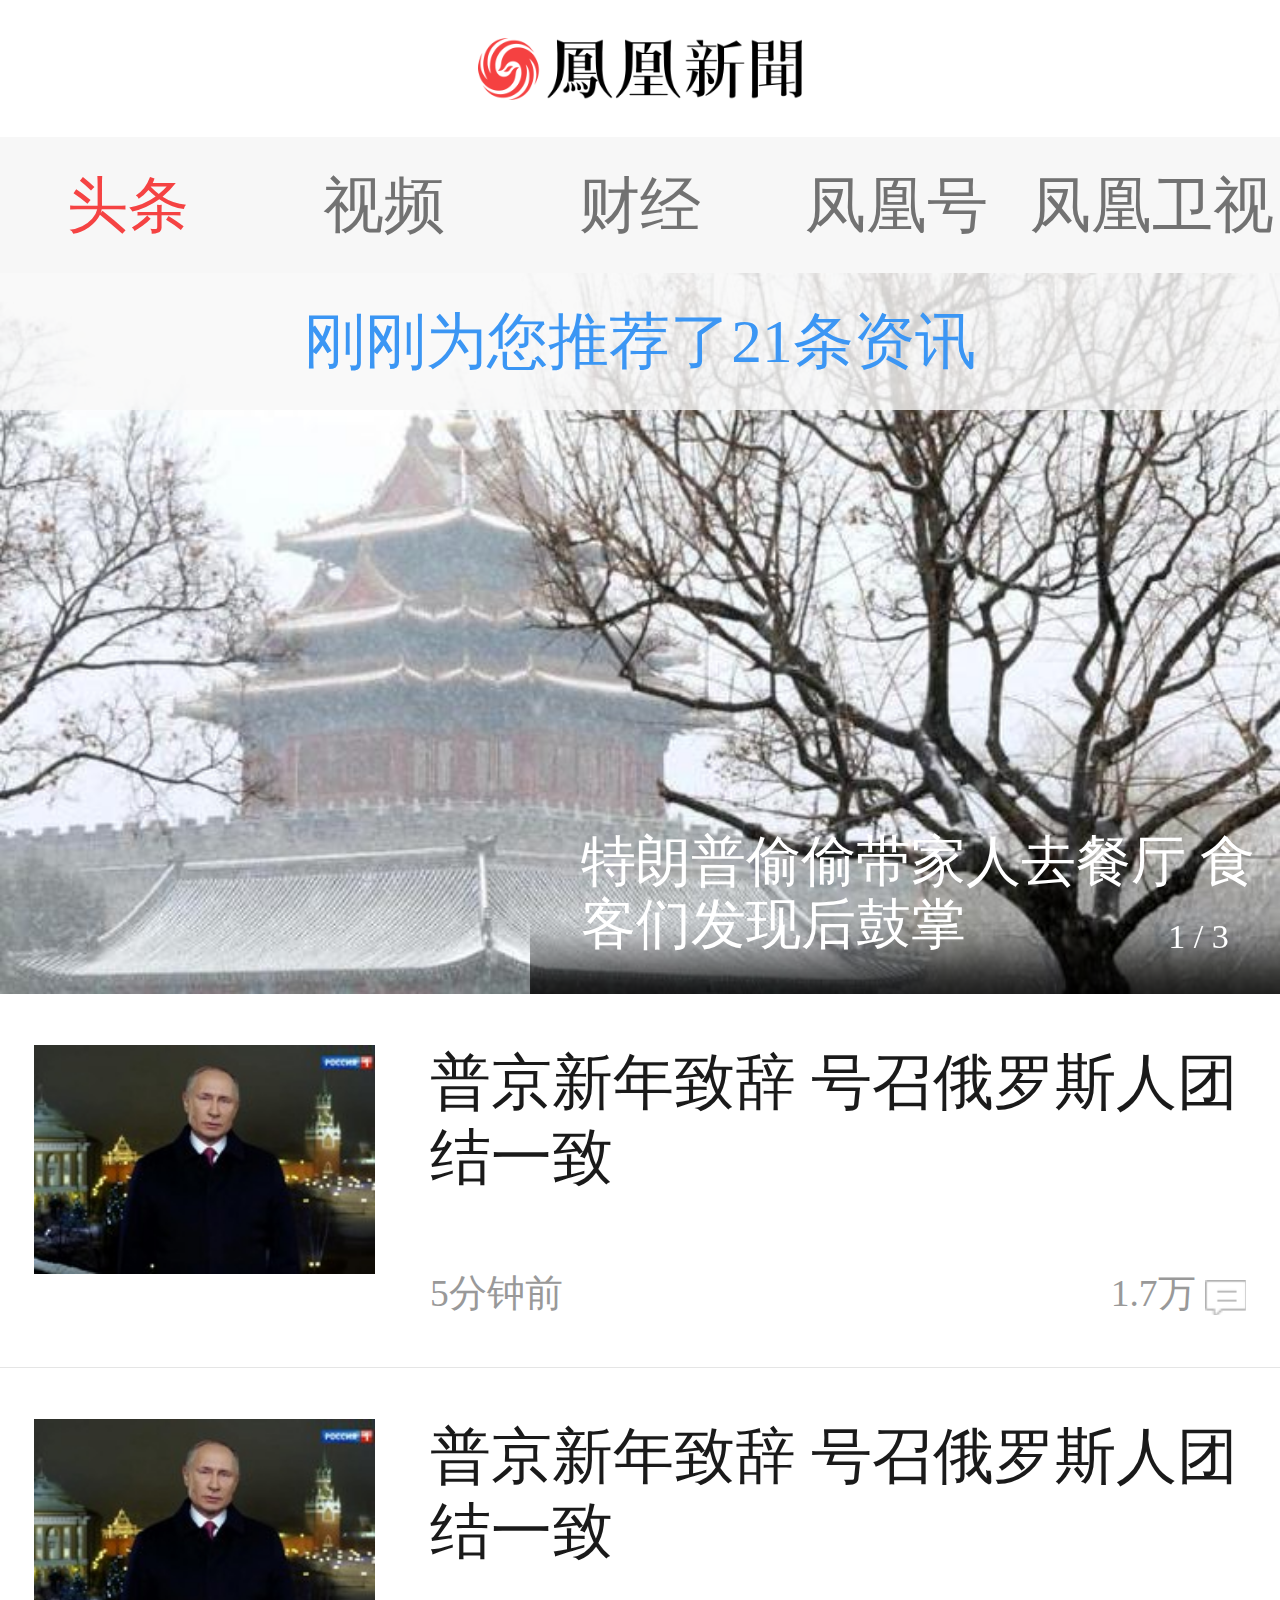
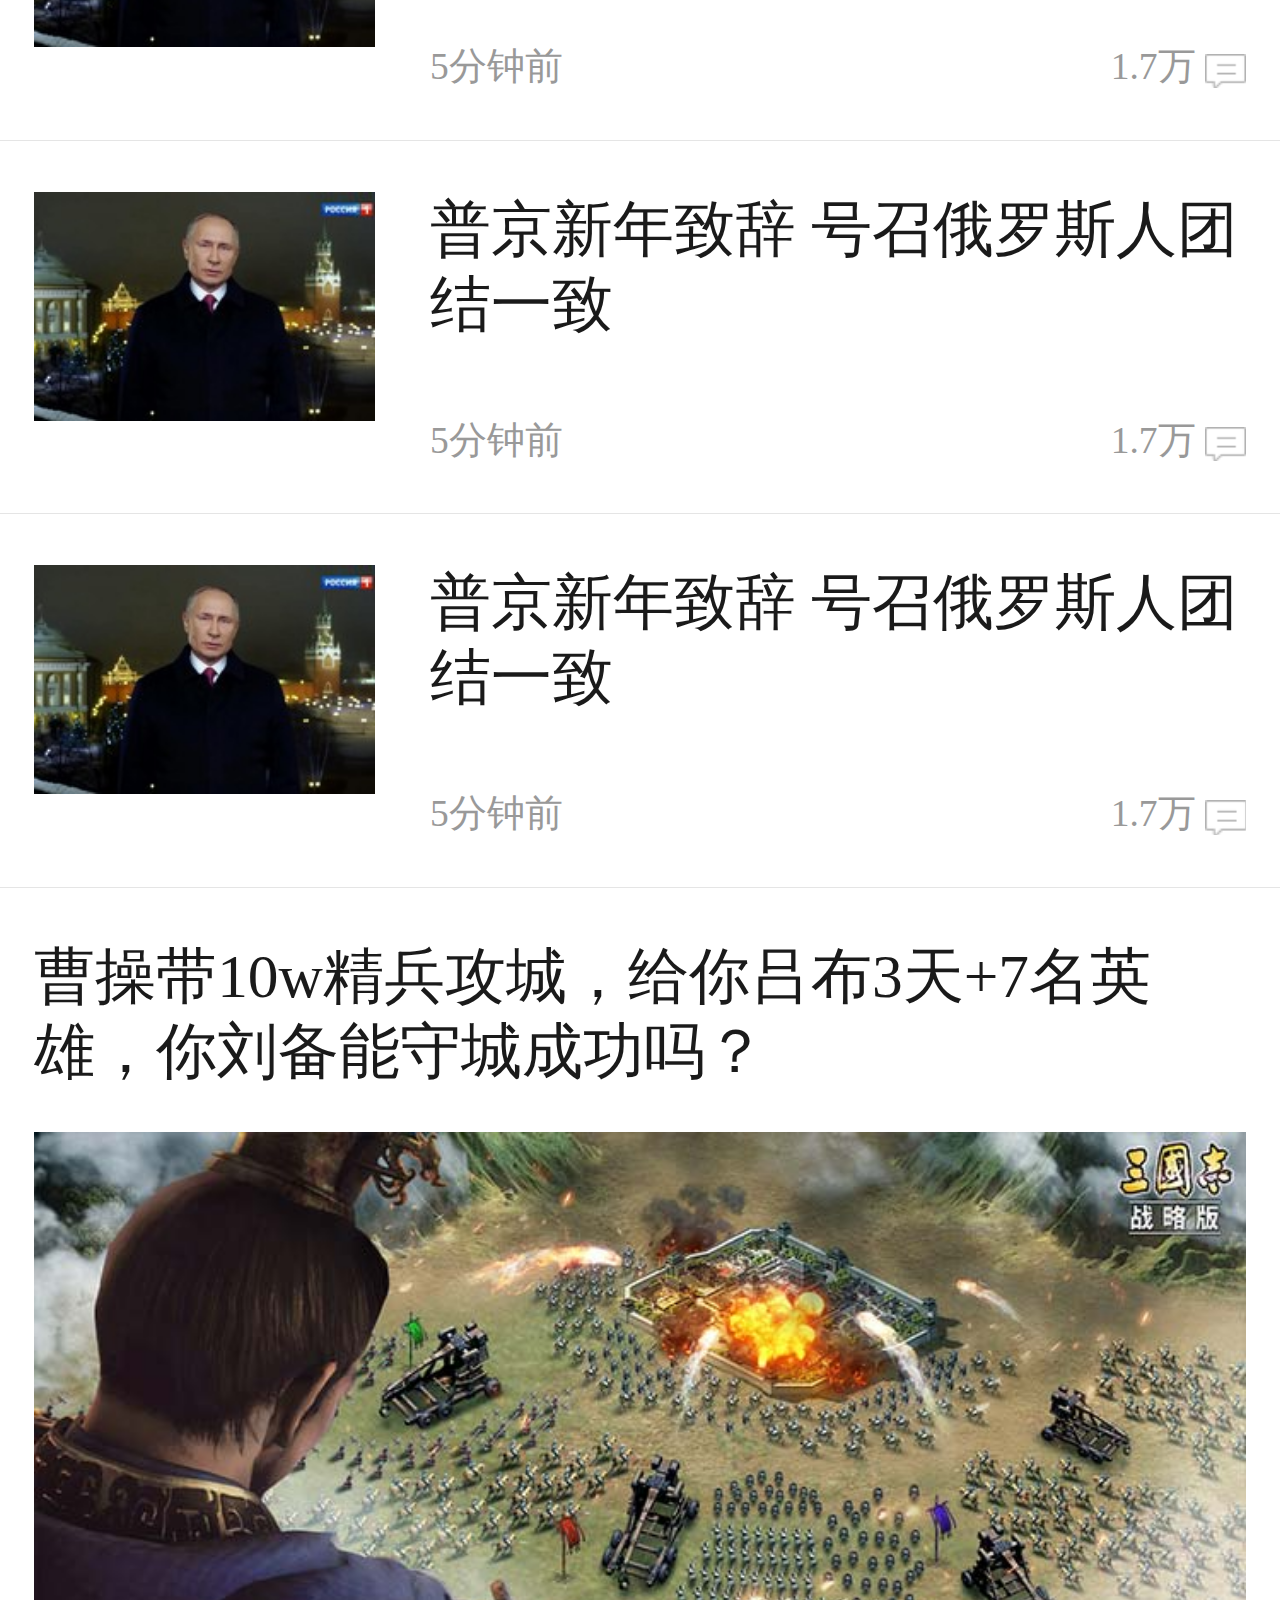
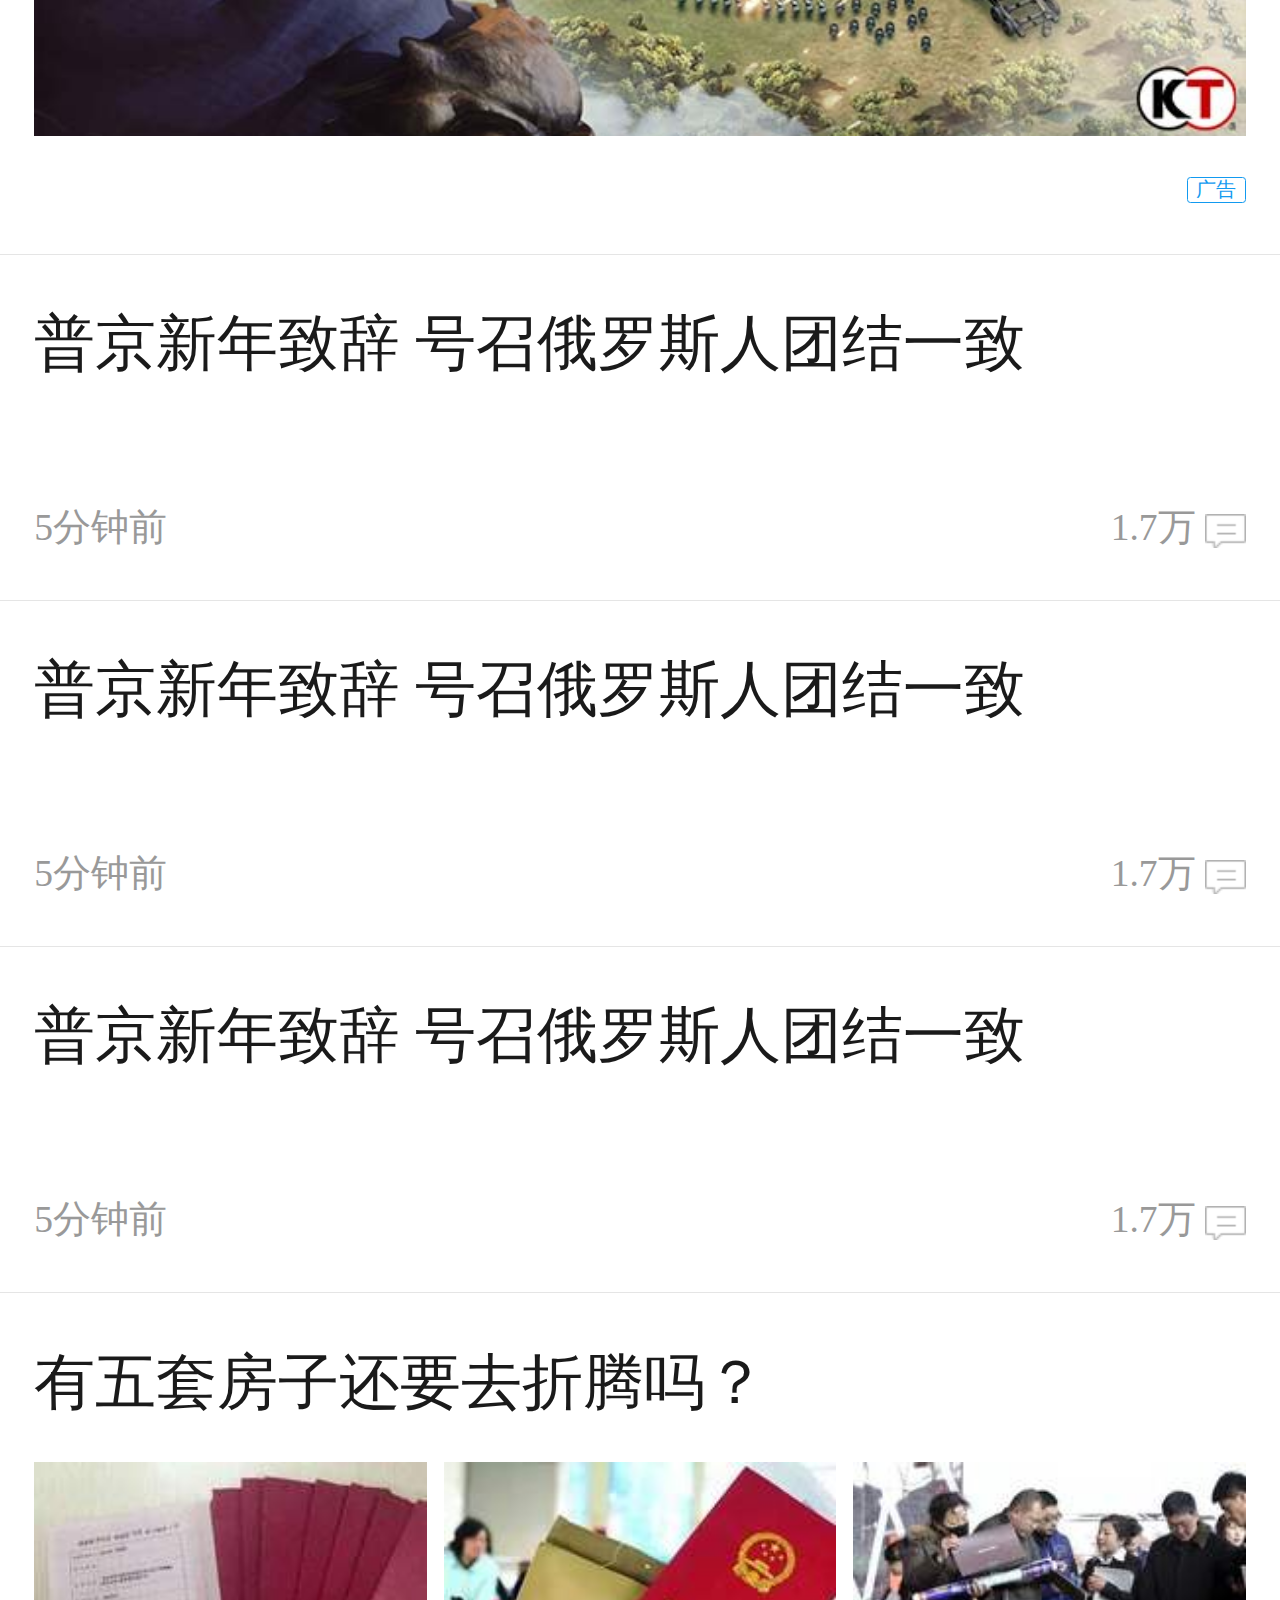
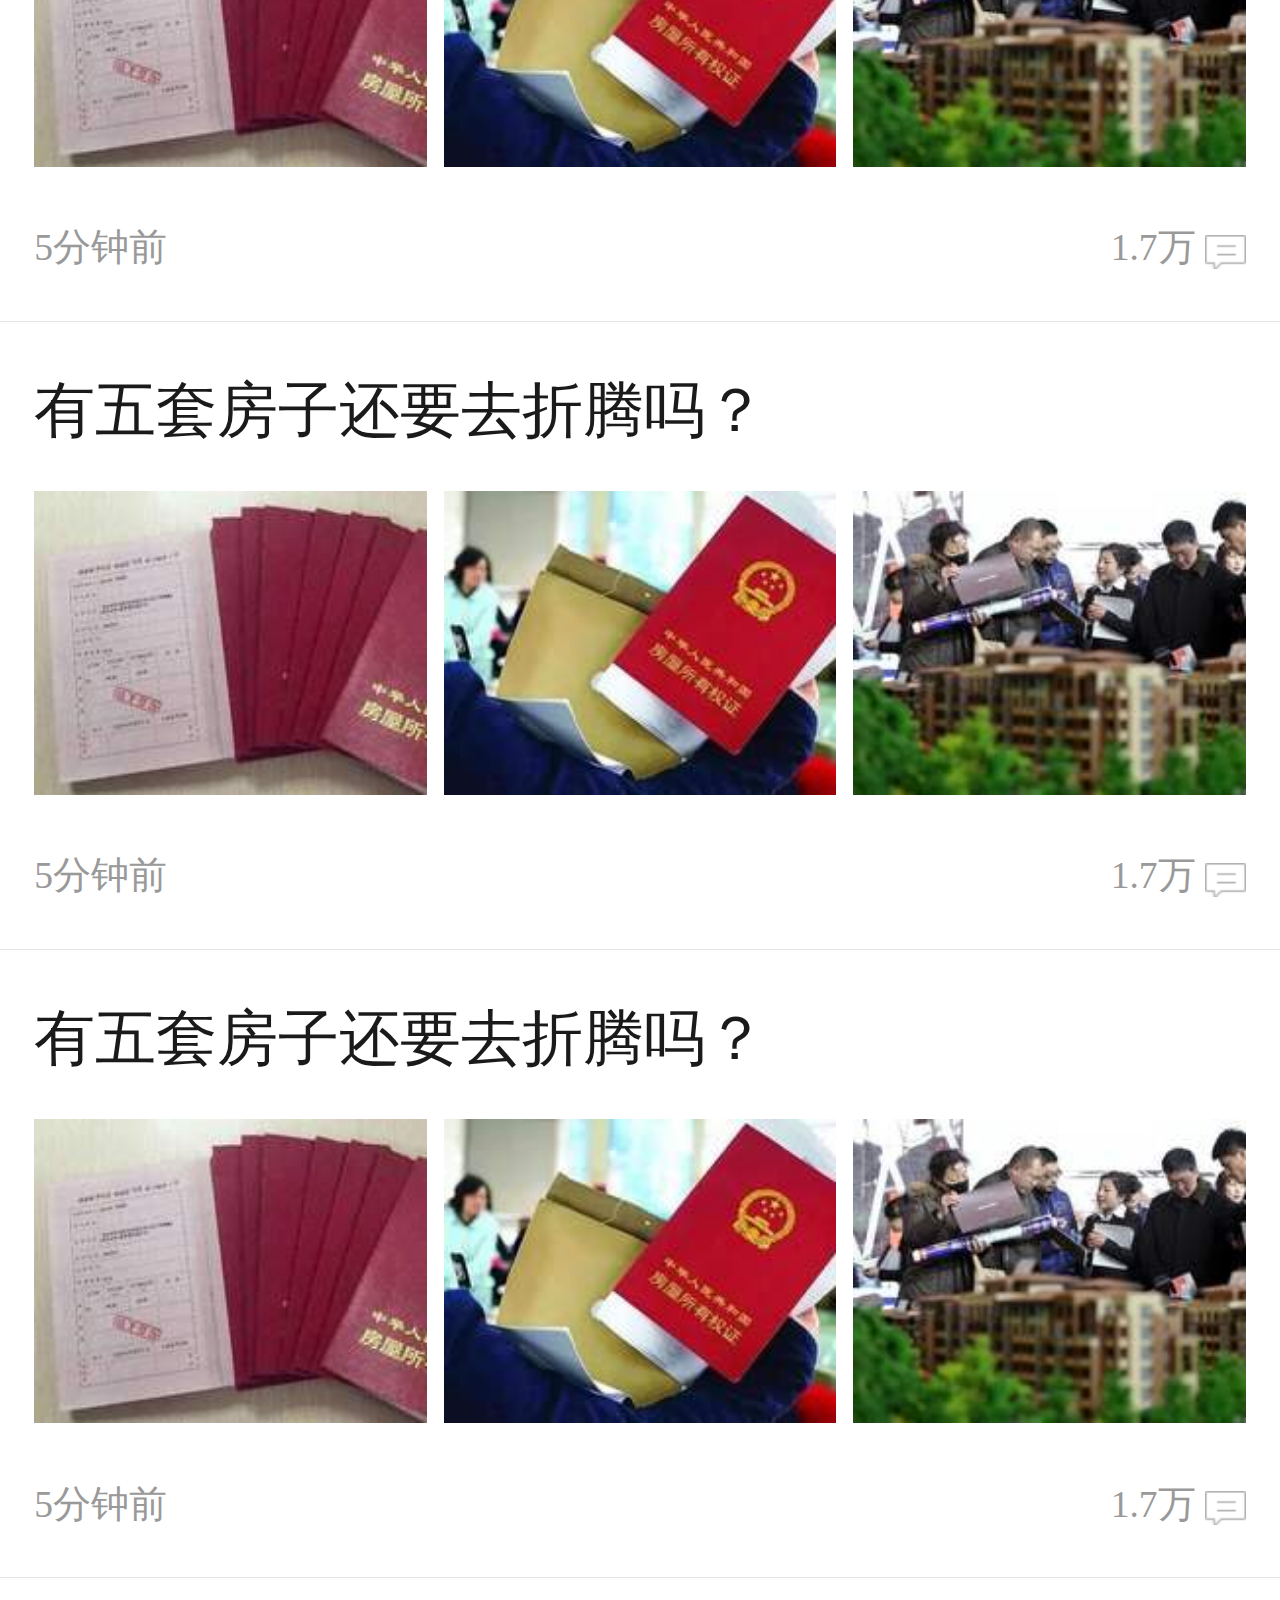
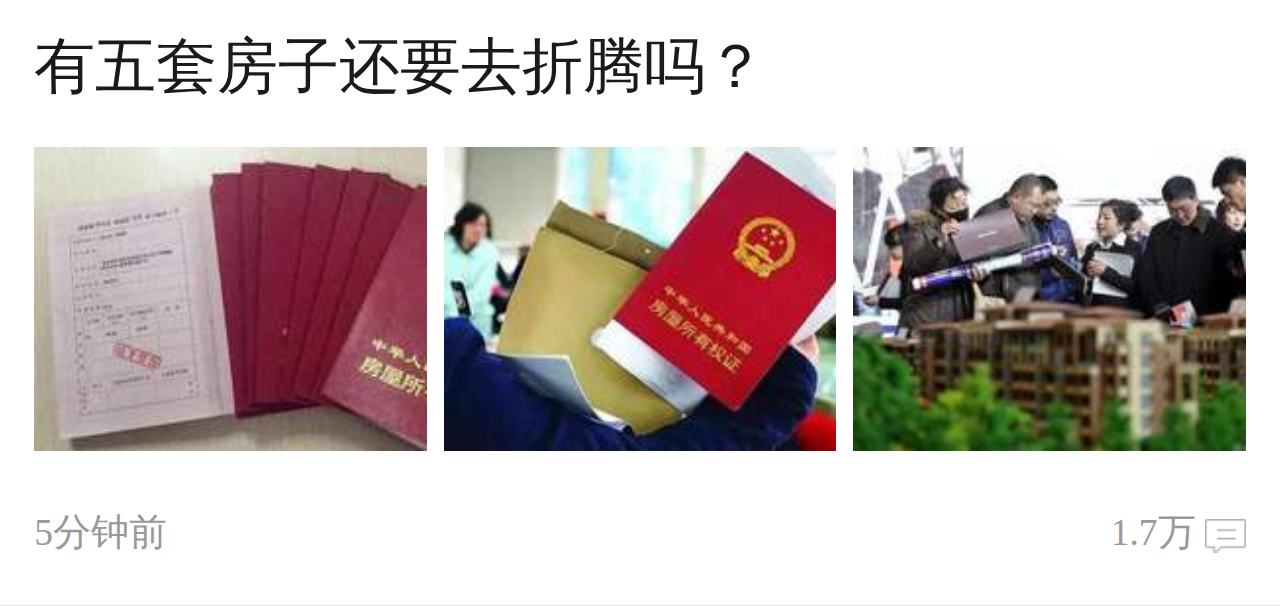
==== fenghuang/index.html @ d423696a "xinwen" ====
<!DOCTYPE html>
<html lang="en">

<head>
    <meta charset="UTF-8">
    <meta name="viewport"
        content="width=device-width,initial-scale=1.0;maximum-scale=1.0; minimum-scale=1.0;user-scalable=no;">
    <meta name="description " content=" ">
    <meta name="keywords " content=" ">
    <meta http-equiv="X-UA-Compatible" content="ie=edge">
    <title>Document</title>
    <link rel="shortcut icon" href="favicon.ico" type="image/x-icon">
    <link rel="stylesheet" href="css/swiper.min.css">
    <link rel="stylesheet" href="css/reset.min.css">
    <link rel="stylesheet" href="css/index.css">
</head>

<body>
    <!-- 头部 -->
    <header class="header">
        <div class="header-top">
            <img src="image/LOGO@2x.png" alt="">
        </div>
        <div class="header-bottom">
            <div class="nav-name">
                <a href="#" class="a1">头条</a>
            </div>
            <div class="nav-name">
                <a href="#">视频</a>
            </div>
            <div class="nav-name">
                <a href="#">财经</a>
            </div>
            <div class="nav-name">
                <a href="#">凤凰号</a>
            </div>
            <div class="nav-name">
                <a href="#">凤凰卫视</a>
            </div>
        </div>
    </header>
    <div class="kong"></div>
    <!-- 轮播图 -->
    <div class="banner">
        <div class="banner-mask-top">
            <span>刚刚为您推荐了21条资讯</span>
        </div>
        <div class="swiper-container">
            <div class="swiper-wrapper">
                <div class="swiper-slide">
                    <a href="">
                        <img src="image/w710h400z1l50t11db.jpg" alt="">
                        <div class="mark-bottom">
                            <img src="image/mark.png" alt="">
                            <span>特朗普偷偷带家人去餐厅 食客们发现后鼓掌</span>
                        </div>
                    </a>
                   
                </div>
                <div class="swiper-slide">
                    <a href="">
                        <img src="image/w710h400z1l50t113e.jpg" alt="">
                        <div class="mark-bottom">
                            <img src="image/mark.png" alt="">
                            <span>特朗普偷偷带家人去餐厅 食客们发现后鼓掌</span>
                        </div>
                    </a>
                </div>
                <div class="swiper-slide">
                    <a href="">
                        <img src="image/w710h400z1l50t128f.jpg" alt="">
                        <div class="mark-bottom">
                            <img src="image/mark.png" alt="">
                            <span>特朗普偷偷带家人去餐厅 食客们发现后鼓掌</span>
                        </div>
                    </a>
                </div>
            </div>
            <!-- 如果需要分页器 -->
            <div class="swiper-pagination"></div>
        </div>
    </div>

        <!-- 内容块 -->
        <section class="item-sec">
            <a href="#">
                <div class="item-img">
                    <img src="image/w200h134f1t0l50q90c55.jpg" alt="">
                </div>
                <div class="item-desc">
                    <h3 class="item-tit">普京新年致辞 号召俄罗斯人团结一致</h3>
                    <div class="item-info">
                        <span class="sp1">5分钟前</span>
                        <span class="sp2">1.7万
                        <i class="icon-1">
                        </i>
                    </span>
                    </div>
                </div>
            </a>
        </section>
        <section class="item-sec">
            <a href="#">
                <div class="item-img">
                    <img src="image/w200h134f1t0l50q90c55.jpg" alt="">
                </div>
                <div class="item-desc">
                    <h3 class="item-tit">普京新年致辞 号召俄罗斯人团结一致</h3>
                    <div class="item-info">
                        <span class="sp1">5分钟前</span>
                        <span class="sp2">1.7万
                        <i class="icon-1">
                        </i>
                    </span>
                    </div>
                </div>
            </a>
        </section>
        <section class="item-sec">
            <a href="#">
                <div class="item-img">
                    <img src="image/w200h134f1t0l50q90c55.jpg" alt="">
                </div>
                <div class="item-desc">
                    <h3 class="item-tit">普京新年致辞 号召俄罗斯人团结一致</h3>
                    <div class="item-info">
                        <span class="sp1">5分钟前</span>
                        <span class="sp2">1.7万
                        <i class="icon-1">
                        </i>
                    </span>
                    </div>
                </div>
            </a>
        </section>
        <section class="item-sec">
            <a href="#">
                <div class="item-img">
                    <img src="image/w200h134f1t0l50q90c55.jpg" alt="">
                </div>
                <div class="item-desc">
                    <h3 class="item-tit">普京新年致辞 号召俄罗斯人团结一致</h3>
                    <div class="item-info">
                        <span class="sp1">5分钟前</span>
                        <span class="sp2">1.7万
                        <i class="icon-1">
                        </i>
                    </span>
                    </div>
                </div>
            </a>
        </section>

        <section class="item-sec content-ad">
            <a href="">
                <h3 class="item-tit">曹操带10w精兵攻城，给你吕布3天+7名英雄，你刘备能守城成功吗？</h3>
                <img src="image/3680b281cd90e7ee09cf216696b28abb.jpg" alt="">
                <div class="footer">
                    <span>广告</span>
                </div>
            </a>
        </section>
        <section class="item-sec">
            <a href="#">
                <div class="item-desc tem-desc1">
                    <h3 class="item-tit">普京新年致辞 号召俄罗斯人团结一致</h3>
                    <div class="item-info">
                        <span class="sp1">5分钟前</span>
                        <span class="sp2">1.7万
                        <i class="icon-1">
                        </i>
                    </span>
                    </div>
                </div>
            </a>
        </section>
        <section class="item-sec">
            <a href="#">
                <div class="item-desc tem-desc1">
                    <h3 class="item-tit">普京新年致辞 号召俄罗斯人团结一致</h3>
                    <div class="item-info">
                        <span class="sp1">5分钟前</span>
                        <span class="sp2">1.7万
                        <i class="icon-1">
                        </i>
                    </span>
                    </div>
                </div>
            </a>
        </section>
        <section class="item-sec">
            <a href="#">
                <div class="item-desc tem-desc1">
                    <h3 class="item-tit">普京新年致辞 号召俄罗斯人团结一致</h3>
                    <div class="item-info">
                        <span class="sp1">5分钟前</span>
                        <span class="sp2">1.7万
                        <i class="icon-1">
                        </i>
                    </span>
                    </div>
                </div>
            </a>
        </section>
        <section class="item-sec content-ad">
            <a href="">
                <h3 class="item-tit">有五套房子还要去折腾吗？</h3>
                <div class="pic">
                    <img src="image/crop.jpeg" alt="">
                    <img src="image/crop (1).jpeg" alt="">
                    <img src="image/crop (2).jpeg" alt="" class="pic-img3">
                </div>
                <div class="item-info">
                    <span class="sp1">5分钟前</span>
                    <span class="sp2">1.7万
                    <i class="icon-1">
                    </i>
                </span>
                </div>
            </a>
        </section>
        <section class="item-sec content-ad">
            <a href="">
                <h3 class="item-tit">有五套房子还要去折腾吗？</h3>
                <div class="pic">
                    <img src="image/crop.jpeg" alt="">
                    <img src="image/crop (1).jpeg" alt="">
                    <img src="image/crop (2).jpeg" alt="" class="pic-img3">
                </div>
                <div class="item-info">
                    <span class="sp1">5分钟前</span>
                    <span class="sp2">1.7万
                    <i class="icon-1">
                    </i>
                </span>
                </div>
            </a>
        </section>
        <section class="item-sec content-ad">
            <a href="">
                <h3 class="item-tit">有五套房子还要去折腾吗？</h3>
                <div class="pic">
                    <img src="image/crop.jpeg" alt="">
                    <img src="image/crop (1).jpeg" alt="">
                    <img src="image/crop (2).jpeg" alt="" class="pic-img3">
                </div>
                <div class="item-info">
                    <span class="sp1">5分钟前</span>
                    <span class="sp2">1.7万
                    <i class="icon-1">
                    </i>
                </span>
                </div>
            </a>
        </section>
        <section class="item-sec content-ad">
            <a href="">
                <h3 class="item-tit">有五套房子还要去折腾吗？</h3>
                <div class="pic">
                    <img src="image/crop.jpeg" alt="">
                    <img src="image/crop (1).jpeg" alt="">
                    <img src="image/crop (2).jpeg" alt="" class="pic-img3">
                </div>
                <div class="item-info">
                    <span class="sp1">5分钟前</span>
                    <span class="sp2">1.7万
                    <i class="icon-1">
                    </i>
                </span>
                </div>
            </a>
        </section>
        <!-- 下载app -->
        <footer class="footer-nav">
            <div class="dl-logo">
                <img src="image/icon/thumbnail .png" alt="">
            </div>
            <p class="text">
                特朗普发表胜选讲话：未来将是所有美国人的总统
            </p>
            <div class="button">立即打开</div>
        </footer>

        <script src="js/swiper.min.js"></script>
        <!-- 动态判断rem的大小 -->
        <script type="text/javascript">
            function refreshRem() {
                var desW = 750,
                    winW = document.documentElement.clientWidth,
                    ratio = winW / desW;
                document.documentElement.style.fontSize = ratio * 100 + 'px';
            }
            refreshRem();
            window.addEventListener('resize', refreshRem);
        </script>
        <!-- swp插件 -->
        <script>
            var mySwiper = new Swiper('.swiper-container', {
                loop: true, // 循环模式选项

                // 如果需要分页器
                pagination: {
                    el: '.swiper-pagination',
                    type: 'fraction',
                },
            })        
        </script>
</body>

</html>
---- fenghuang/css/index.css ----
*{
    margin: 0;
    padding: 0;
    text-decoration: none;
}
.banner img{
    width: 100%;
    display: block;
}
.swiper-pagination{
    color: #004276;
    font-size: .2rem;
    text-align: right;
}
.item-tit{
    font-size: .36rem;
    color: #1A1A1A;
    line-height: .44rem;
    font-weight: 400;
    width: 100%;
}
.item-info{
    font-size: .22rem;
    color: #999;
    box-sizing: border-box;
}
.item-info .sp1{
    float: left;
}
.item-info .sp2{
    float: right;
}
.item-info .icon-1{
    background-image: url(../image/icon/comment\ icon.png);
    background-repeat: no-repeat;
    width: .24rem;
    height: .2rem;
    display: inline-block;
    background-size: cover;
    vertical-align: middle;
}
.banner{
    width: 100%;
}
.item-sec{
    padding: 0 .2rem;
    border-bottom: .01rem solid #e5e5e5;
    width: 100%;
    box-sizing: border-box;
}
.item-img img{
    width: 2rem;
    height: 1.34rem;
}
.item-sec a{
    display: -webkit-box;
    display: -ms-flexbox;
    display: flex;
    margin: .3rem 0;
}
.item-desc{
    -webkit-box-orient: vertical;
    -webkit-box-pack: justify;
    display: -webkit-box;
    margin-left: .32rem;
}
.header{
    width: 100%;
    height: 1.6rem;
    position: fixed;
    top: 0;
    left: 0;
    z-index: 99;
}
.kong{
    height: 1.6rem;
}
.header-top{
    height: 0.8em;
    text-align: center;
    line-height: .6rem;
    background-color: #fff;
}
.header-top img{
    height: .36rem;
    vertical-align: middle;
}
.header-bottom{
    height: 0.8em;
    background-color: #f7f7f7;
    display: -webkit-box;
    display: -ms-flexbox;
    display: flex;
}
.nav-name{
    flex: 1;
    text-align: center;
    display: inline-block;
    vertical-align: middle;
}
.header-bottom a{
    color: #727272;
    font-size: .36rem;
    text-align: center;
    line-height: .8rem;
    padding: 0 1%;
    display: block;
}
.header-bottom .a1{
    color: #F54343;
}
.mark-bottom{
    position: absolute;
    bottom: 0;
    right: 0;
    z-index: 0;
}
.banner{
    position: relative;
}
.mark-bottom span{
    position: absolute;
    bottom: .22rem;
    left: .3rem;
    font-size: .32rem;
    color: #ffffff;
}

.swiper-pagination{
    position: absolute;
    z-index: 99;
    color: #ffffff;
    bottom: .22rem;
    padding: 0 .3rem;
    box-sizing: border-box;
}
.banner-mask-top{
    background-color: rgba(247, 247, 247, .8);
    height: .8rem;
    position: absolute;
    left: 0;
    top: 0;
    width: 100%;
    z-index: 100;
}
.banner-mask-top span{
    color:#3B96F4;
    font-size: .36rem;
    text-align: center;
    display: block;
    line-height: .8rem;
}
.content-ad a{
    display: block;
}
.content-ad img{
    width: 100%;
    margin-top: .25rem;
}
.content-ad .footer span{
    font-size: .12rem;
    border:.01rem solid #129af0;
    color: #129af0;
    padding: 0 .05rem;
    float: right;
    border-radius: .02rem;
    text-align: center;
}
.content-ad .footer::after{
    content: "\200B";
    display: block;
    height: 0;
    clear: both;
    visibility: hidden;
}
.item-info::after{
    content: "\200B";
    display: block;
    height: 0;
    clear: both;
    visibility: hidden;
}
.tem-desc1{
    margin: 0;
    width: 100%;
}
.tem-desc1 h3{
    margin: 0;
    padding-bottom: .73rem;
    width: 100%;
}
.pic{
    display: -webkit-box;
    display: -ms-flexbox;
    display: flex;
    width: 100%;
    box-sizing: border-box;
}
.pic img{
    flex: 1;
    width: 2.3rem;
    margin-right: .1rem;
}
.pic-img3{
    margin-right: 0!important;
}
.content-ad .pic{
    margin-bottom: .35rem;
}
.footer-nav{
    width: 100%;
    box-sizing: border-box;
    position: fixed;
    bottom: 0;
    left: 0;
    box-shadow: 0 -5px 15px #b0b0b0;
    background-color: #fff;
}
.dl-logo{
    width: 1.07rem;
    float: left;
    margin-left:.22rem;
}
.dl-logo img{
    width: 100%;
}
.text{
    float: left;
    color: #1A1A1A;
    font-size: .28rem;
    text-align: left;
    width: 3.64rem;
    margin: .23rem 0 .23rem .2rem;
}
.button{
    width: 1.36rem;
    height: .56rem;
    border-radius: .04rem;
    text-align: center;
    color: #ffffff;
    line-height: .56rem;
    background-color: #F54343;
    float: right;
    font-size: .26rem;
    margin: .27rem 0;
    margin-right:.22rem;
}
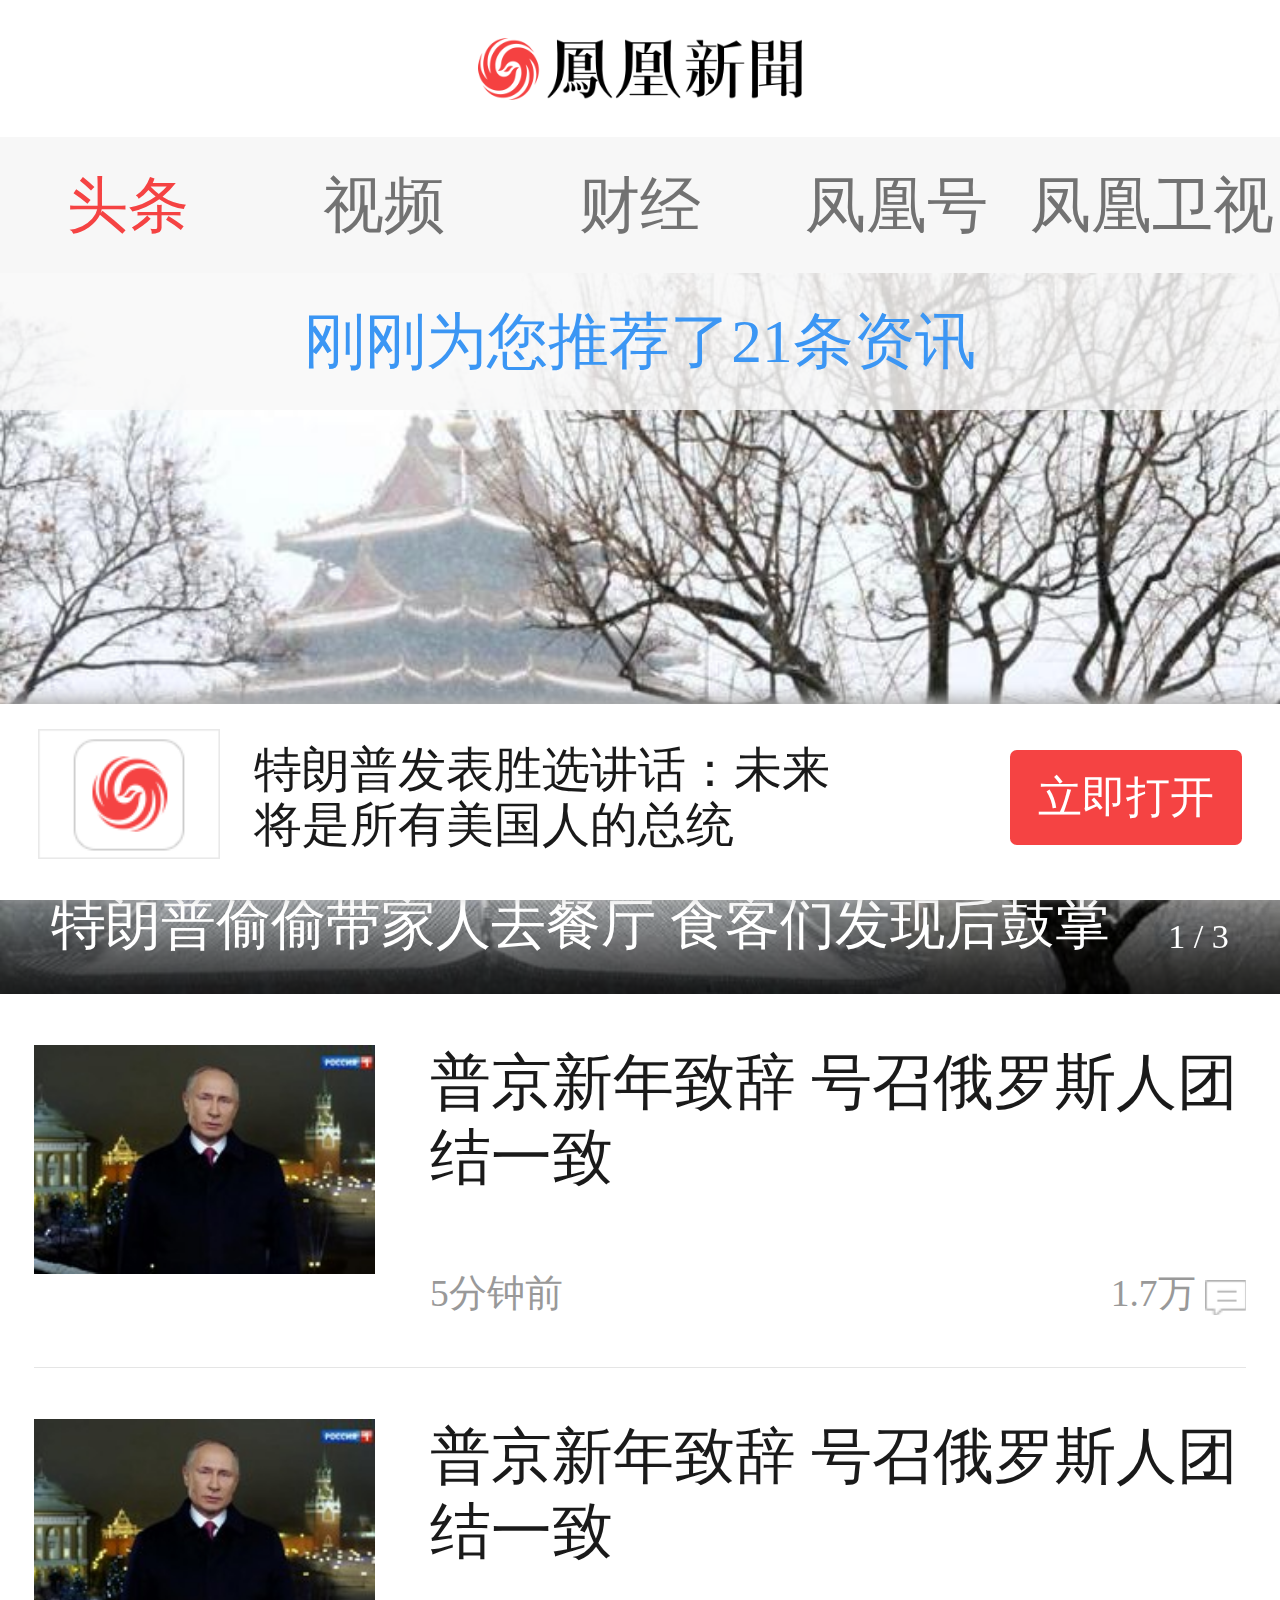
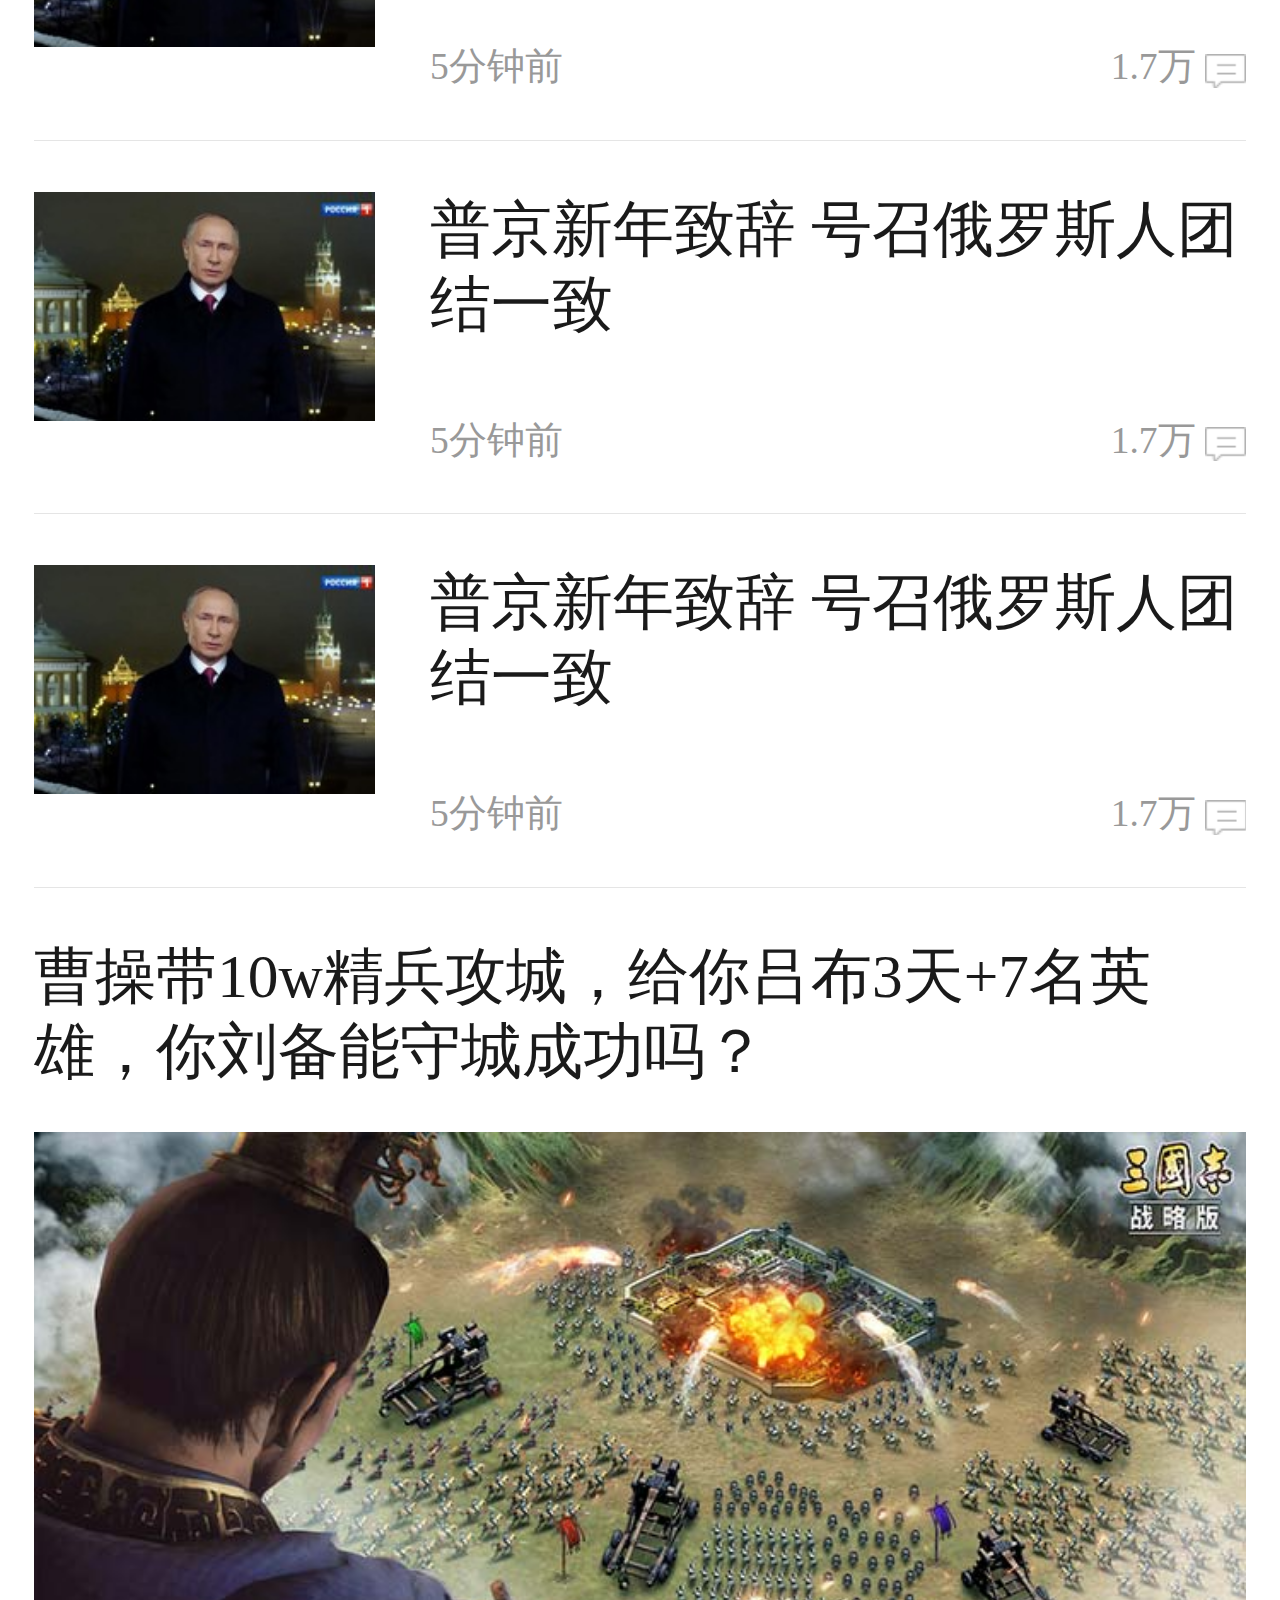
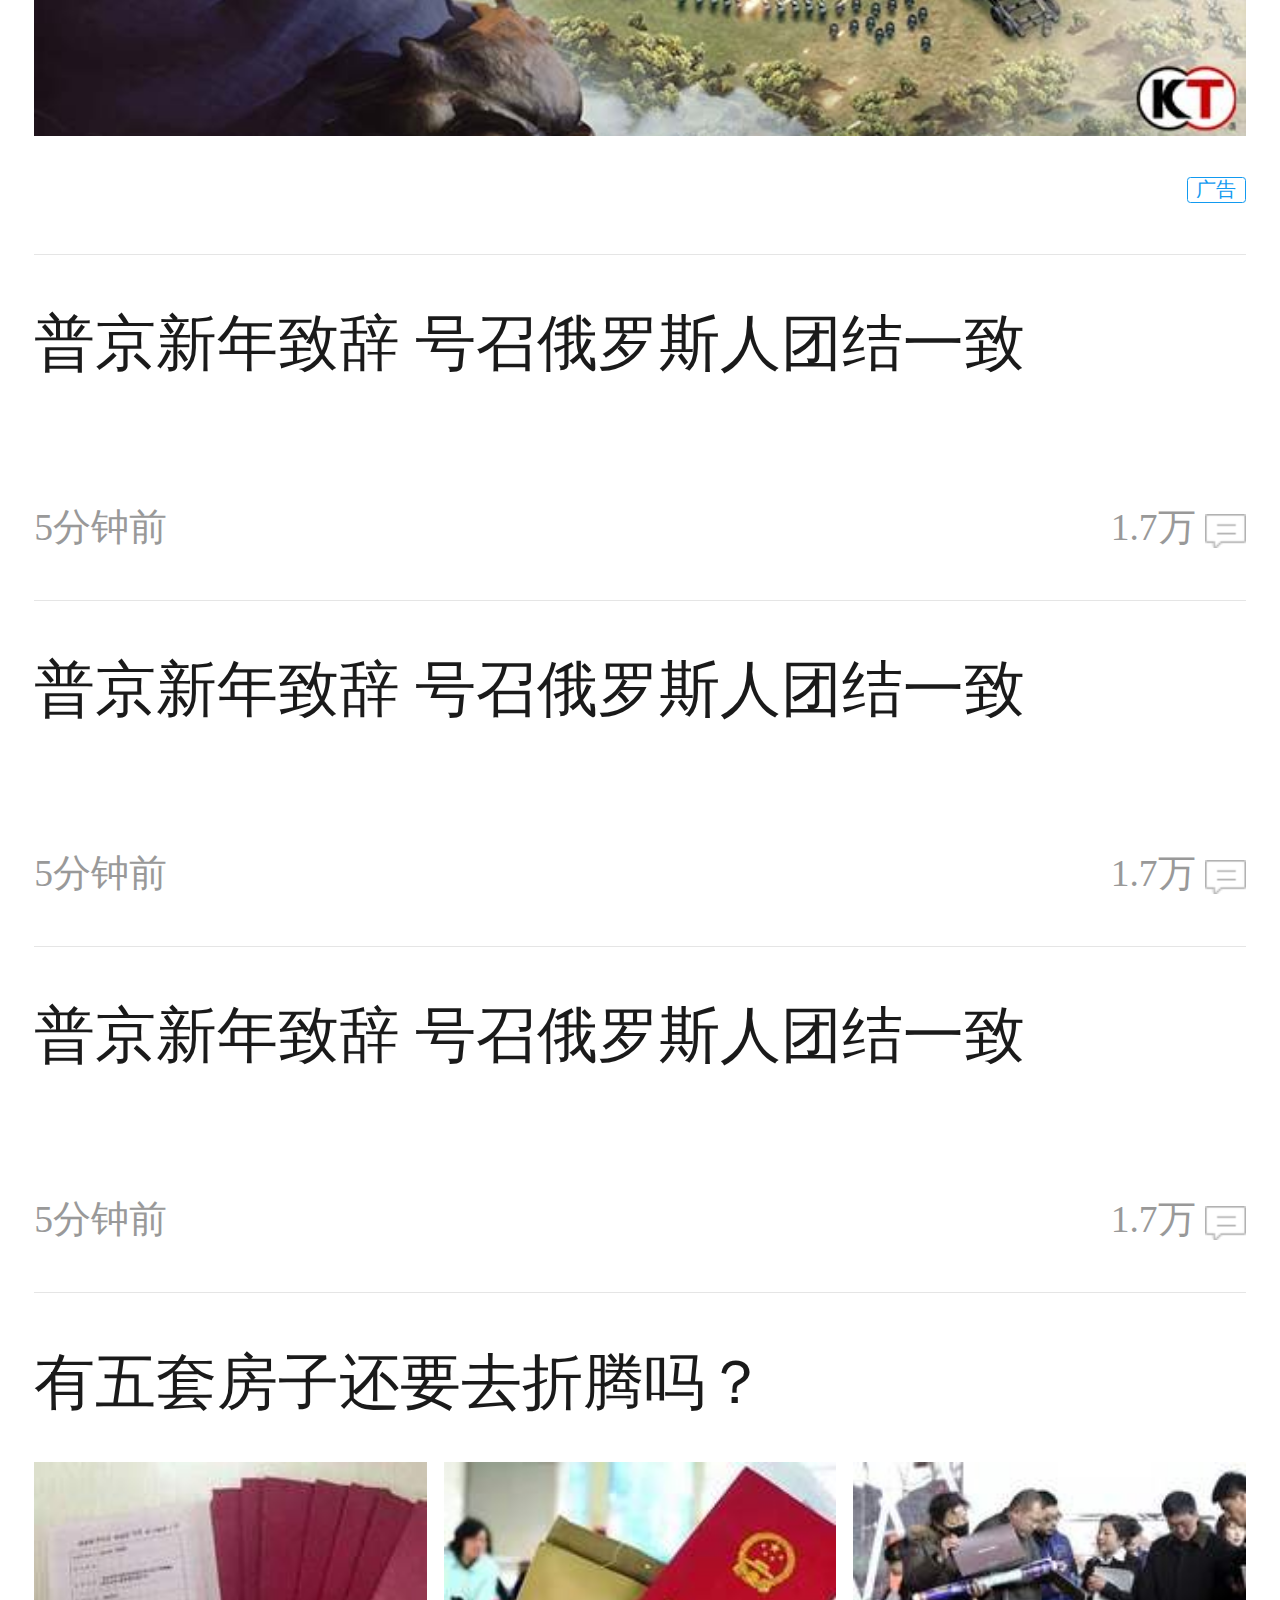
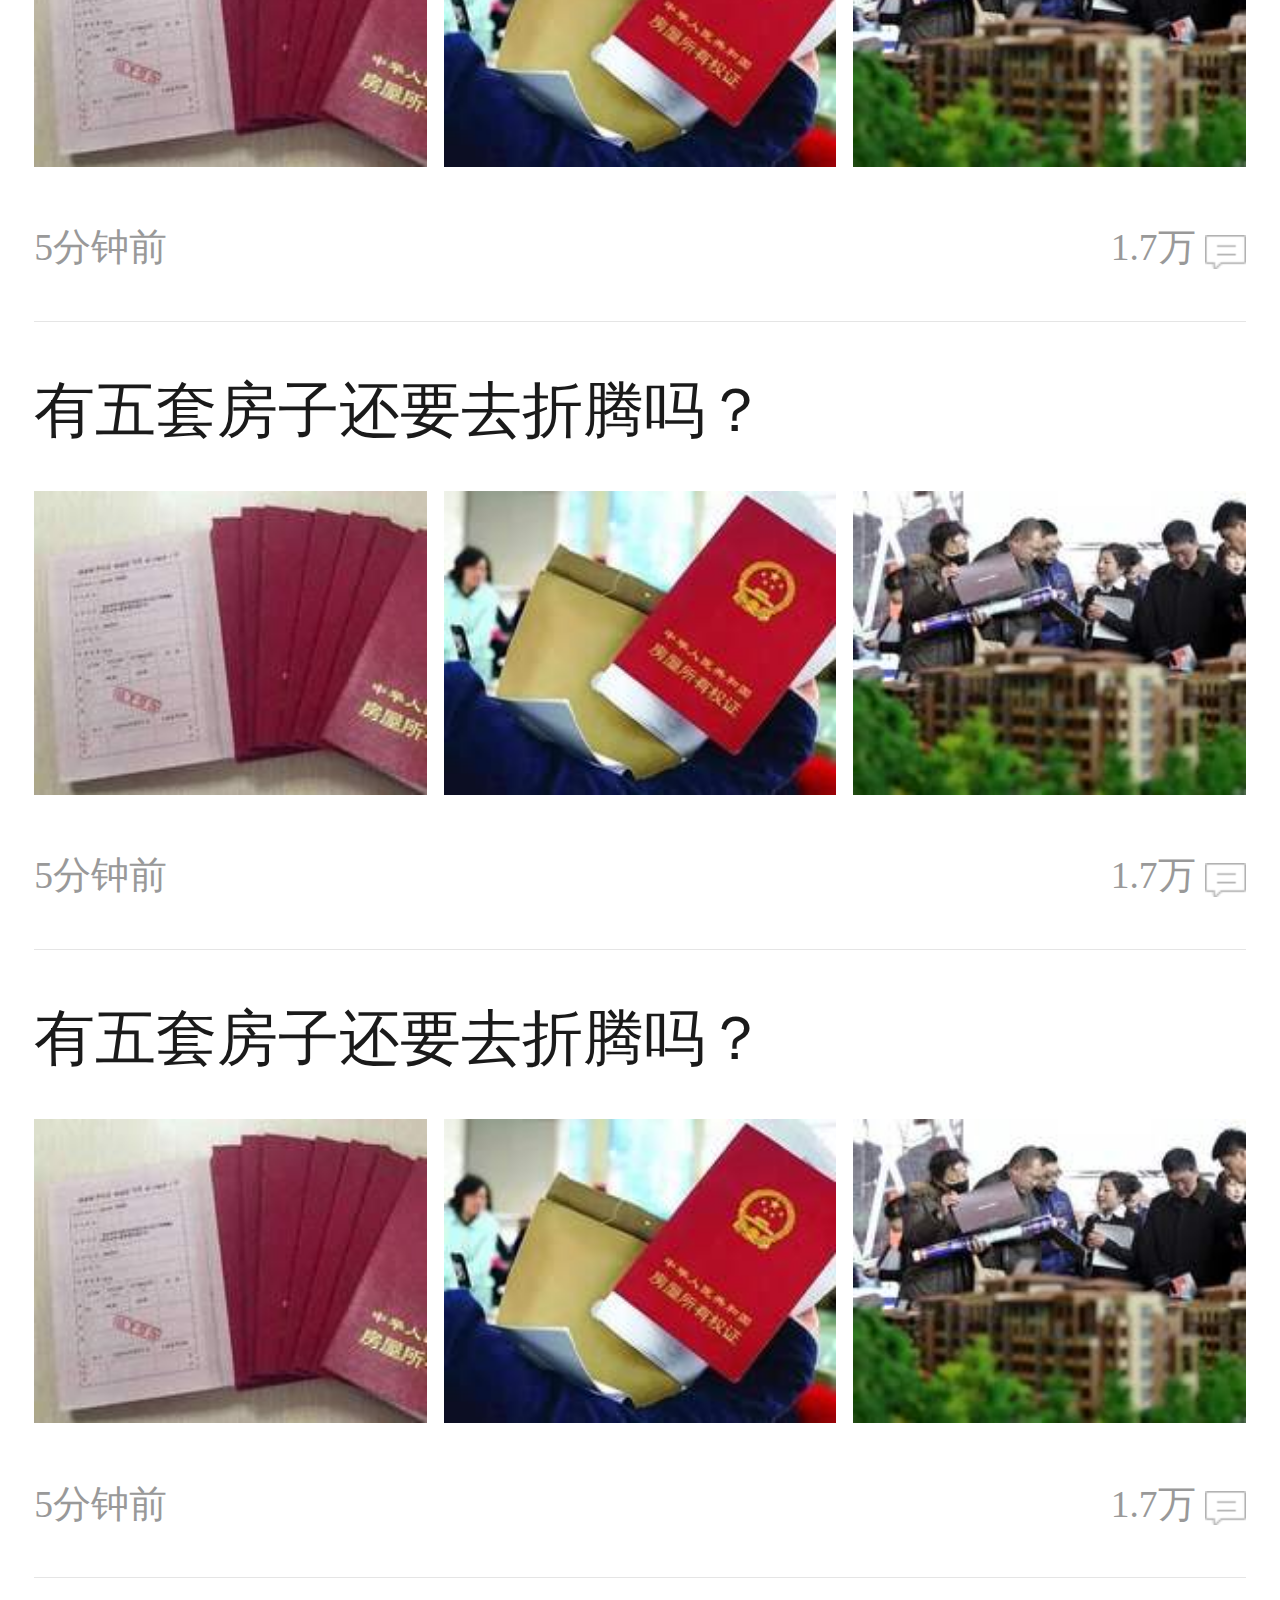
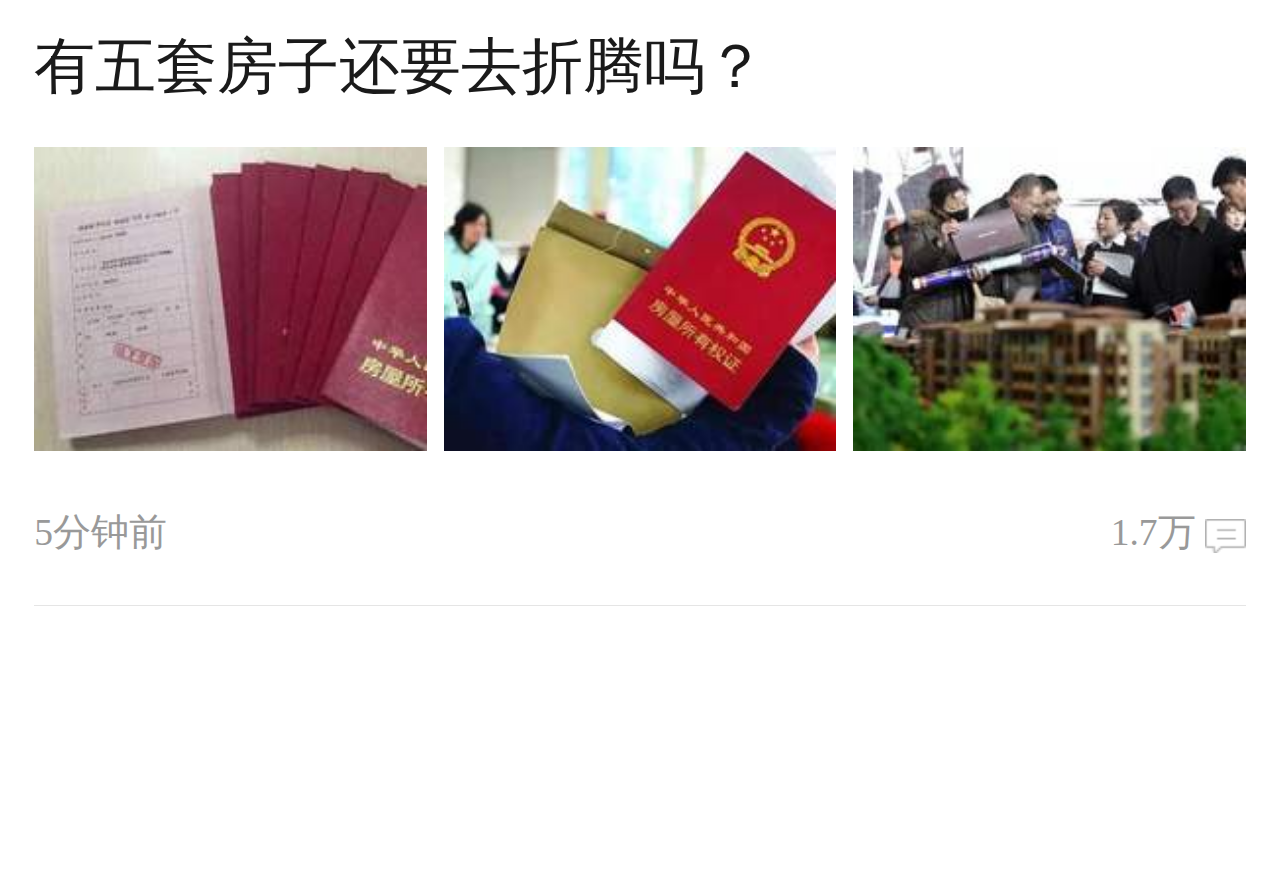
==== commit 1c0c1138: "Update index.html" ====
--- a/fenghuang/index.html
+++ b/fenghuang/index.html
@@ -270,6 +270,7 @@
                 </div>
             </a>
         </section>
+        <div class="kong"></div>
         <!-- 下载app -->
         <footer class="footer-nav">
             <div class="dl-logo">
--- a/fenghuang/css/index.css
+++ b/fenghuang/css/index.css
@@ -43,10 +43,8 @@
     width: 100%;
 }
 .item-sec{
-    padding: 0 .2rem;
+    margin: 0 .2rem;
     border-bottom: .01rem solid #e5e5e5;
-    width: 100%;
-    box-sizing: border-box;
 }
 .item-img img{
     width: 2rem;
@@ -114,6 +112,7 @@
     bottom: 0;
     right: 0;
     z-index: 0;
+    width: 100%;
 }
 .banner{
     position: relative;
@@ -141,7 +140,7 @@
     left: 0;
     top: 0;
     width: 100%;
-    z-index: 100;
+    z-index: 50;
 }
 .banner-mask-top span{
     color:#3B96F4;
@@ -215,6 +214,7 @@
     left: 0;
     box-shadow: 0 -5px 15px #b0b0b0;
     background-color: #fff;
+    z-index: 99;
 }
 .dl-logo{
     width: 1.07rem;
